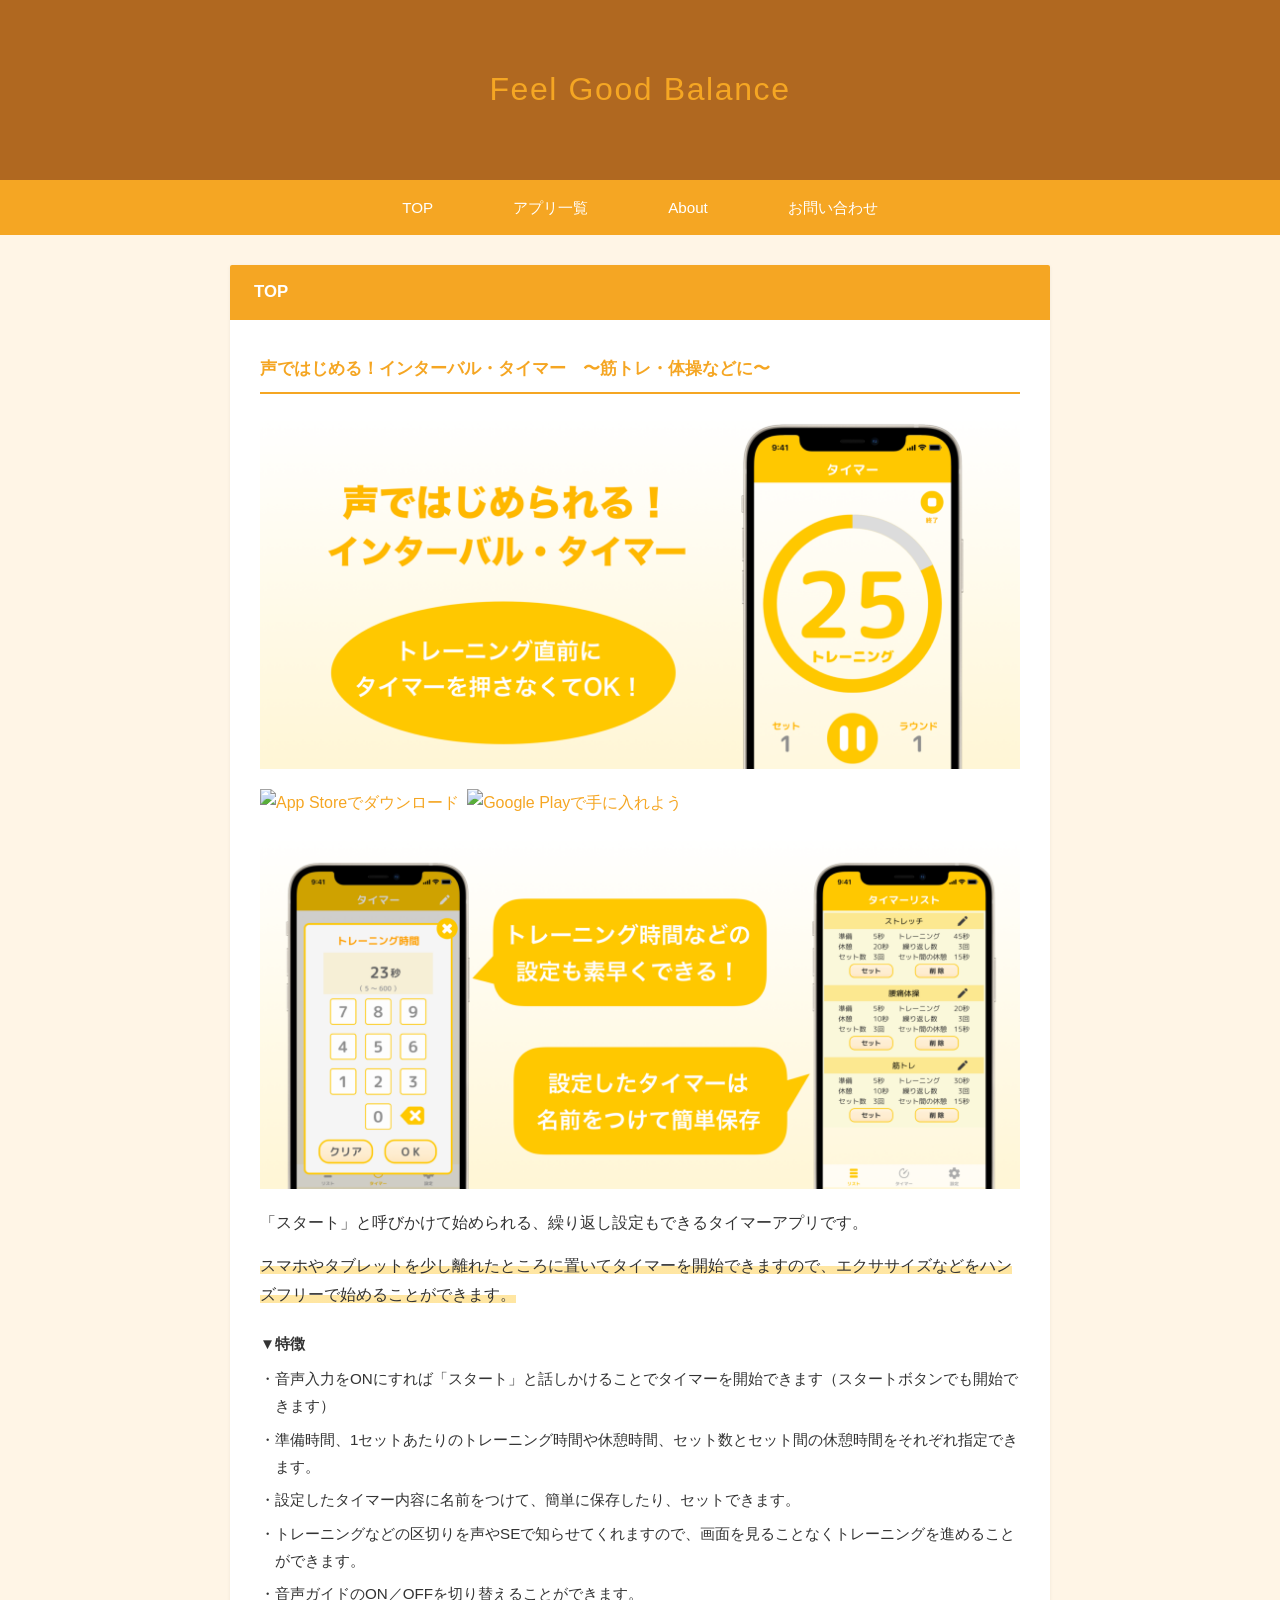
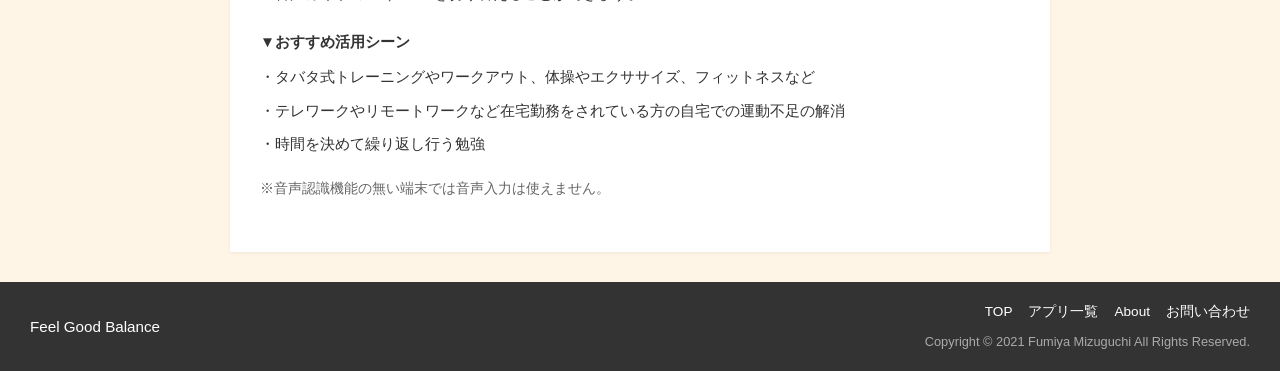
==== index.html @ 307f0dac "first commit." ====
<!DOCTYPE html>
<html lang="ja">
<head>
  <meta charset="UTF-8">
  <meta name="viewport" content="width=device-width, initial-scale=1.0">
  <title>Feel Good Balance</title>
  <link rel="stylesheet" href="css/style.css">
</head>
<body>

  <header class="site-header">
    <h1 class="site-title">Feel Good Balance</h1>
  </header>

  <nav class="site-nav">
    <a href="index.html">TOP</a>
    <a href="apps.html">アプリ一覧</a>
    <a href="about.html">About</a>
    <a href="contact.html">お問い合わせ</a>
  </nav>

  <main class="content-wrapper">
    <article class="card">
      <div class="card-title-bar">
        <h2>TOP</h2>
      </div>
      <div class="card-body">

        <h3 class="article-title">声ではじめる！インターバル・タイマー　〜筋トレ・体操などに〜</h3>

        <img src="images/screenshot-hero.png"
             alt="声ではじめられる！インターバル・タイマー"
             class="screenshot">

        <div class="store-badges">
          <!-- ★ App Store の URL を差し替えてください -->
          <a href="YOUR_APP_STORE_URL" target="_blank" rel="noopener">
            <img src="images/badge-appstore.png" alt="App Storeでダウンロード">
          </a>
          <!-- ★ Google Play の URL を差し替えてください -->
          <a href="YOUR_GOOGLE_PLAY_URL" target="_blank" rel="noopener">
            <img src="images/badge-googleplay.png" alt="Google Playで手に入れよう">
          </a>
        </div>

        <img src="images/screenshot-settings.png"
             alt="設定画面とタイマーリスト"
             class="screenshot">

        <p>「スタート」と呼びかけて始められる、繰り返し設定もできるタイマーアプリです。</p>

        <p><span class="text-highlight">スマホやタブレットを少し離れたところに置いてタイマーを開始できますので、エクササイズなどをハンズフリーで始めることができます。</span></p>

        <div class="feature-section">
          <h4>▼特徴</h4>
          <ul>
            <li>音声入力をONにすれば「スタート」と話しかけることでタイマーを開始できます（スタートボタンでも開始できます）</li>
            <li>準備時間、1セットあたりのトレーニング時間や休憩時間、セット数とセット間の休憩時間をそれぞれ指定できます。</li>
            <li>設定したタイマー内容に名前をつけて、簡単に保存したり、セットできます。</li>
            <li>トレーニングなどの区切りを声やSEで知らせてくれますので、画面を見ることなくトレーニングを進めることができます。</li>
            <li>音声ガイドのON／OFFを切り替えることができます。</li>
          </ul>
        </div>

        <div class="feature-section">
          <h4>▼おすすめ活用シーン</h4>
          <ul>
            <li>タバタ式トレーニングやワークアウト、体操やエクササイズ、フィットネスなど</li>
            <li>テレワークやリモートワークなど在宅勤務をされている方の自宅での運動不足の解消</li>
            <li>時間を決めて繰り返し行う勉強</li>
          </ul>
        </div>

        <p class="note">※音声認識機能の無い端末では音声入力は使えません。</p>

      </div>
    </article>
  </main>

  <footer class="site-footer">
    <span class="footer-brand">Feel Good Balance</span>
    <div class="footer-right">
      <nav class="footer-nav">
        <a href="index.html">TOP</a>
        <a href="apps.html">アプリ一覧</a>
        <a href="about.html">About</a>
        <a href="contact.html">お問い合わせ</a>
      </nav>
      <p class="copyright">Copyright © 2021 Fumiya Mizuguchi All Rights Reserved.</p>
    </div>
  </footer>

</body>
</html>
---- css/style.css ----
/* ========================================
   Feel Good Balance - Shared Styles
   ======================================== */

* {
  margin: 0;
  padding: 0;
  box-sizing: border-box;
}

body {
  font-family: -apple-system, BlinkMacSystemFont, 'Hiragino Kaku Gothic ProN',
               'Noto Sans JP', 'Yu Gothic', sans-serif;
  background-color: #FFF5E6;
  color: #333;
  font-size: 16px;
  line-height: 1.8;
}

a {
  color: #F5A623;
  text-decoration: none;
}

a:hover {
  text-decoration: underline;
}

/* ========== Header ========== */
.site-header {
  background-image: url('../images/header-bg.jpg');
  background-color: #B06820; /* header-bg.jpg がない場合のフォールバック */
  background-size: cover;
  background-position: center top;
  height: 180px;
  display: flex;
  align-items: center;
  justify-content: center;
}

.site-title {
  color: #F5A623;
  font-size: 2rem;
  font-weight: normal;
  letter-spacing: 0.05em;
}

/* ========== Navigation ========== */
.site-nav {
  background-color: #F5A623;
  display: flex;
  justify-content: center;
}

.site-nav a {
  color: white;
  text-decoration: none;
  padding: 14px 40px;
  display: inline-block;
  font-size: 0.95rem;
}

.site-nav a:hover {
  background-color: rgba(0, 0, 0, 0.1);
  text-decoration: none;
}

/* ========== Content wrapper ========== */
.content-wrapper {
  max-width: 860px;
  margin: 30px auto;
  padding: 0 20px;
}

/* ========== Card ========== */
.card {
  background: white;
  border-radius: 2px;
  overflow: hidden;
  margin-bottom: 30px;
  box-shadow: 0 1px 4px rgba(0, 0, 0, 0.06);
}

.card-title-bar {
  background-color: #F5A623;
  padding: 12px 24px;
}

.card-title-bar h2 {
  color: white;
  font-size: 1.05rem;
  font-weight: bold;
}

.card-body {
  padding: 24px 30px 36px;
}

/* ========== Article title (orange + underline) ========== */
.article-title {
  color: #F5A623;
  font-size: 1.05rem;
  font-weight: bold;
  border-bottom: 2px solid #F5A623;
  padding-bottom: 8px;
  margin-bottom: 24px;
  margin-top: 10px;
}

/* ========== Screenshots ========== */
.screenshot {
  width: 100%;
  height: auto;
  display: block;
  margin: 20px 0;
}

/* ========== Store badges ========== */
.store-badges {
  display: flex;
  gap: 8px;
  margin: 20px 0;
  flex-wrap: wrap;
}

.store-badges img {
  height: 44px;
  width: auto;
}

/* ========== Paragraph ========== */
.card-body p {
  margin-bottom: 14px;
}

.text-highlight {
  background: linear-gradient(transparent 55%, rgba(255, 200, 50, 0.45) 55%);
}

/* ========== Feature lists ========== */
.feature-section {
  margin: 20px 0;
}

.feature-section h4 {
  font-size: 0.95rem;
  font-weight: bold;
  margin-bottom: 8px;
  color: #333;
}

.feature-section ul {
  list-style: none;
  padding: 0;
}

.feature-section ul li {
  padding-left: 1em;
  text-indent: -1em;
  margin-bottom: 6px;
  font-size: 0.95rem;
}

.feature-section ul li::before {
  content: "・";
}

.note {
  font-size: 0.85rem;
  color: #666;
  margin-top: 20px;
}

/* ========== App list (apps.html) ========== */
.app-list-item {
  display: flex;
  gap: 24px;
  padding: 24px 0;
  border-bottom: 1px solid #F0E0D0;
}

.app-list-item:last-child {
  border-bottom: none;
  padding-bottom: 0;
}

.app-icon-wrap {
  flex-shrink: 0;
}

.app-icon {
  width: 100px;
  height: 100px;
  border-radius: 22px;
  object-fit: cover;
  background-color: #F0E0D0; /* 画像がない場合のフォールバック */
}

.app-info {
  flex: 1;
  min-width: 0;
}

.app-info h3 {
  color: #F5A623;
  font-size: 1rem;
  font-weight: bold;
  border-bottom: 1px solid #F5A623;
  padding-bottom: 6px;
  margin-bottom: 10px;
}

/* ========== About ========== */
.about-body p {
  margin-bottom: 20px;
}

/* ========== Contact form ========== */
.form-group {
  margin-bottom: 20px;
}

.form-group label {
  display: block;
  font-size: 0.95rem;
  margin-bottom: 6px;
}

.form-group input[type="text"],
.form-group input[type="email"],
.form-group textarea {
  width: 100%;
  padding: 8px 12px;
  border: 1px solid #ccc;
  border-radius: 3px;
  font-size: 1rem;
  font-family: inherit;
  background-color: white;
}

.form-group textarea {
  height: 180px;
  resize: vertical;
}

.form-group input:focus,
.form-group textarea:focus {
  outline: none;
  border-color: #F5A623;
  box-shadow: 0 0 0 2px rgba(245, 166, 35, 0.2);
}

.submit-btn {
  width: 100%;
  padding: 12px;
  background-color: #f0f0f0;
  border: 1px solid #ccc;
  border-radius: 3px;
  font-size: 1rem;
  cursor: pointer;
  font-family: inherit;
}

.submit-btn:hover {
  background-color: #e0e0e0;
}

/* ========== Privacy policy ========== */
.privacy-body h3 {
  font-size: 1rem;
  font-weight: bold;
  margin: 24px 0 8px;
  color: #333;
}

.privacy-body p {
  margin-bottom: 12px;
  font-size: 0.95rem;
}

.privacy-body ul {
  list-style: none;
  padding: 0;
  margin-bottom: 12px;
}

.privacy-body ul li {
  padding-left: 1em;
  text-indent: -1em;
  font-size: 0.95rem;
}

.privacy-body ul li::before {
  content: "・";
}

/* ========== Footer ========== */
.site-footer {
  background-color: #333;
  padding: 18px 30px;
  display: flex;
  justify-content: space-between;
  align-items: center;
  flex-wrap: wrap;
  gap: 10px;
}

.footer-brand {
  color: white;
  font-size: 0.95rem;
}

.footer-right {
  display: flex;
  flex-direction: column;
  align-items: flex-end;
  gap: 6px;
}

.footer-nav {
  display: flex;
  gap: 16px;
}

.footer-nav a {
  color: white;
  font-size: 0.85rem;
  text-decoration: none;
}

.footer-nav a:hover {
  text-decoration: underline;
}

.copyright {
  color: #aaa;
  font-size: 0.8rem;
}

/* ========== Responsive ========== */
@media (max-width: 640px) {
  .site-header {
    height: 140px;
  }

  .site-title {
    font-size: 1.4rem;
  }

  .site-nav a {
    padding: 12px 16px;
    font-size: 0.85rem;
  }

  .card-body {
    padding: 20px;
  }

  .app-list-item {
    flex-direction: column;
    align-items: flex-start;
  }

  .site-footer {
    flex-direction: column;
    text-align: center;
  }

  .footer-right {
    align-items: center;
  }

  .footer-nav {
    flex-wrap: wrap;
    justify-content: center;
  }
}
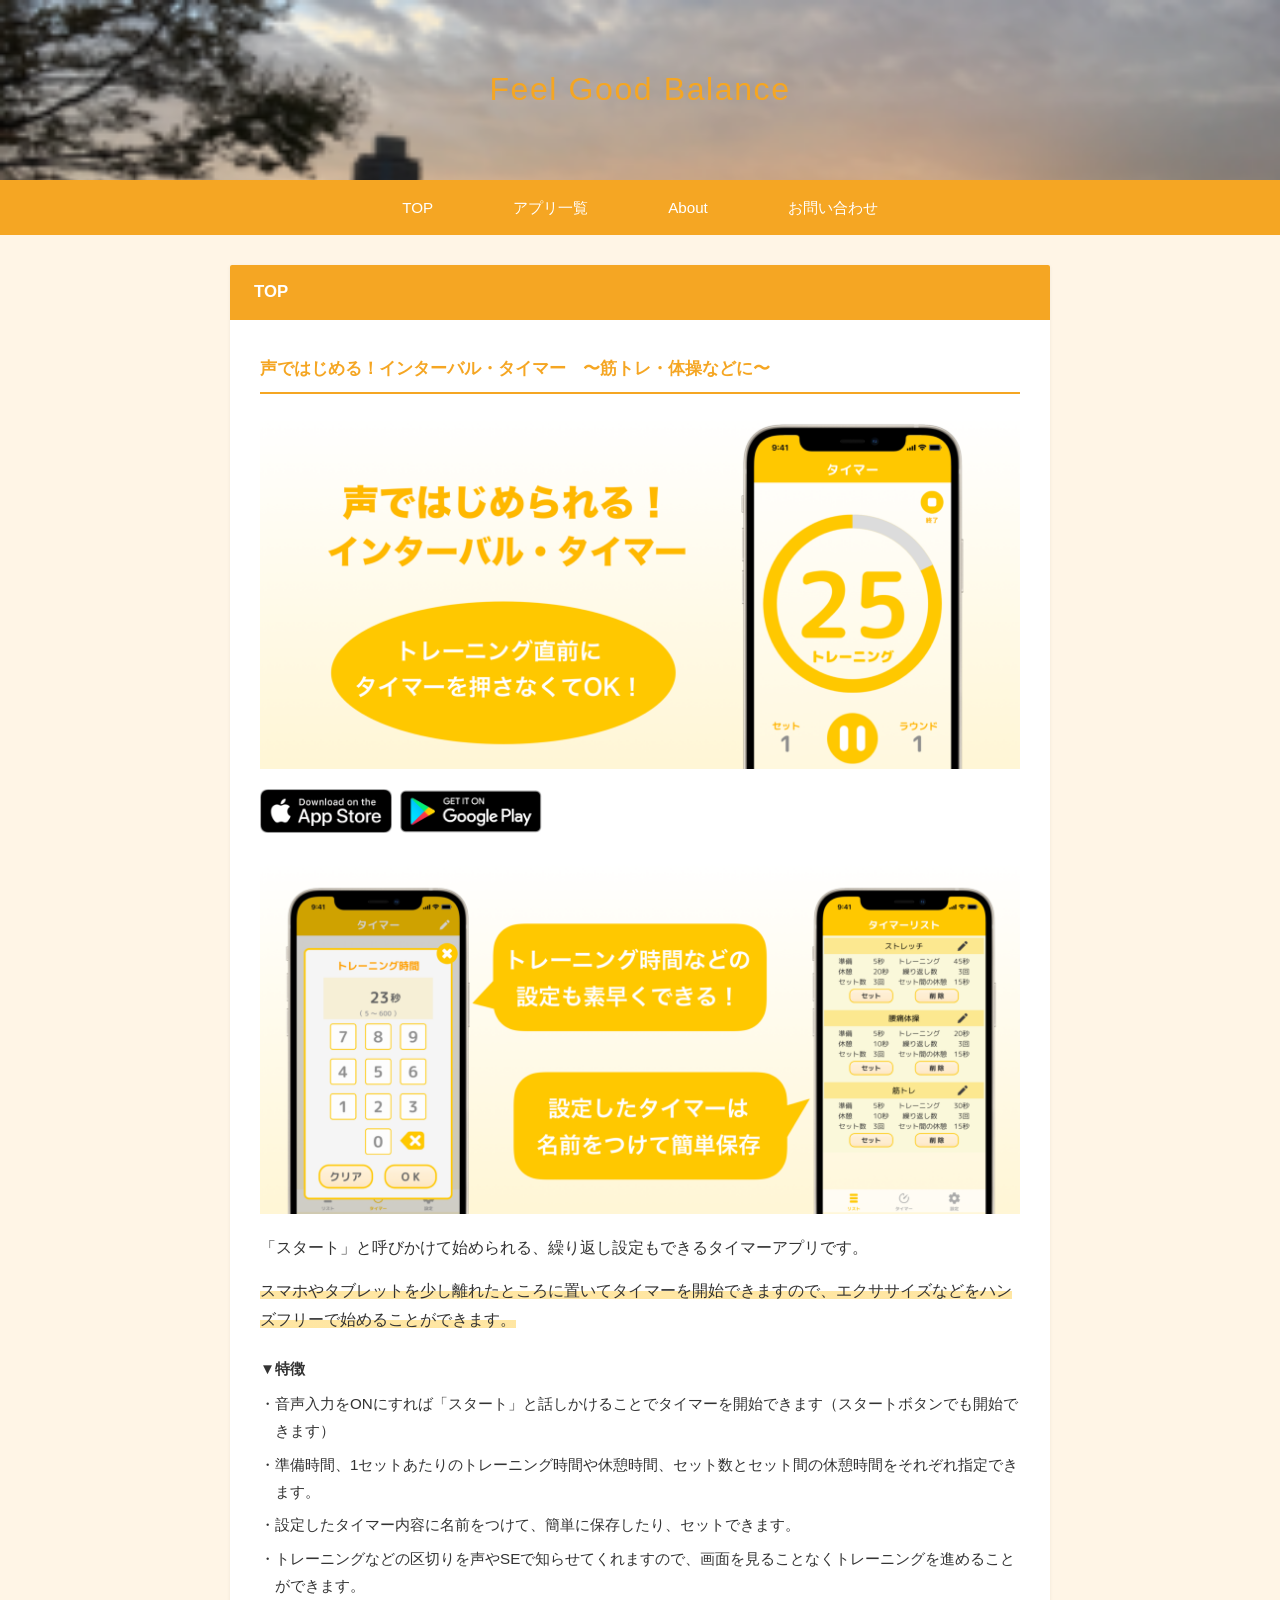
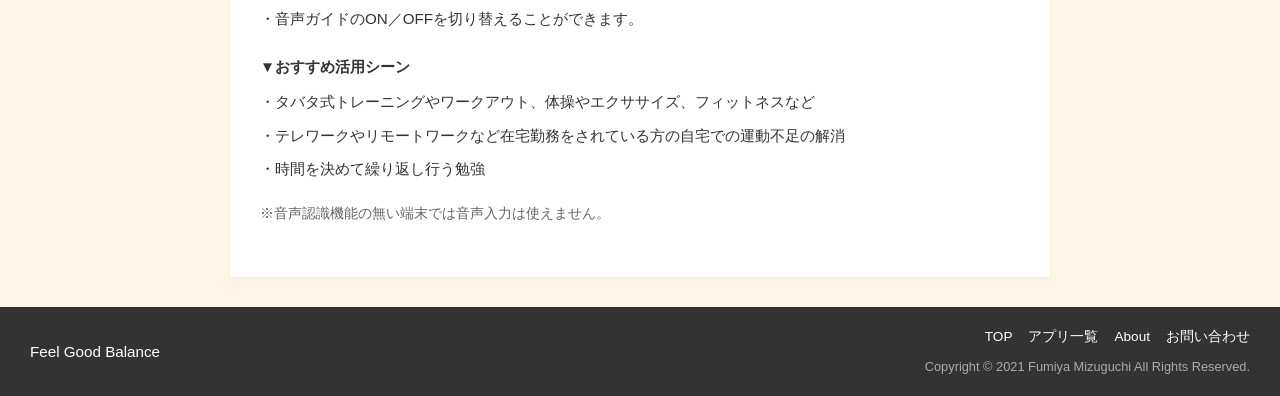
==== commit 3411642c: "mizuguf.com をほぼコピー" ====
--- a/index.html
+++ b/index.html
@@ -34,11 +34,11 @@
 
         <div class="store-badges">
           <!-- ★ App Store の URL を差し替えてください -->
-          <a href="YOUR_APP_STORE_URL" target="_blank" rel="noopener">
+          <a href="https://apps.apple.com/jp/app/%E5%A3%B0%E3%81%A7%E3%81%AF%E3%81%98%E3%82%81%E3%82%8B%E3%82%BF%E3%82%A4%E3%83%9E%E3%83%BC-%E3%82%B9%E3%83%9E%E3%83%9B%E3%81%AB%E8%A7%A6%E3%82%89%E3%81%9A%E9%9F%B3%E5%A3%B0%E3%81%A7%E3%82%B9%E3%82%BF%E3%83%BC%E3%83%88/id1582944224" target="_blank" rel="noopener">
             <img src="images/badge-appstore.png" alt="App Storeでダウンロード">
           </a>
           <!-- ★ Google Play の URL を差し替えてください -->
-          <a href="YOUR_GOOGLE_PLAY_URL" target="_blank" rel="noopener">
+          <a href="https://play.google.com/store/apps/details?id=fumiyaMizuguchi.IntervalTimer" target="_blank" rel="noopener">
             <img src="images/badge-googleplay.png" alt="Google Playで手に入れよう">
           </a>
         </div>
--- a/css/style.css
+++ b/css/style.css
@@ -267,31 +267,51 @@
 
 /* ========== Privacy policy ========== */
 .privacy-body h3 {
+  color: #F5A623;
   font-size: 1rem;
   font-weight: bold;
-  margin: 24px 0 8px;
-  color: #333;
+  border-bottom: 1px solid #F5A623;
+  padding-bottom: 8px;
+  margin: 30px 0 12px;
 }
 
 .privacy-body p {
-  margin-bottom: 12px;
+  margin-bottom: 14px;
   font-size: 0.95rem;
 }
 
 .privacy-body ul {
   list-style: none;
   padding: 0;
-  margin-bottom: 12px;
+  margin: 10px 0 14px;
 }
 
 .privacy-body ul li {
   padding-left: 1em;
   text-indent: -1em;
   font-size: 0.95rem;
+  margin-bottom: 10px;
 }
 
 .privacy-body ul li::before {
   content: "・";
+}
+
+.privacy-body strong {
+  font-weight: bold;
+}
+
+.privacy-updated {
+  text-align: right;
+  color: #666;
+  font-size: 0.85rem;
+  margin-bottom: 20px;
+}
+
+.privacy-established {
+  text-align: right;
+  margin-top: 30px;
+  font-size: 0.9rem;
 }
 
 /* ========== Footer ========== */
